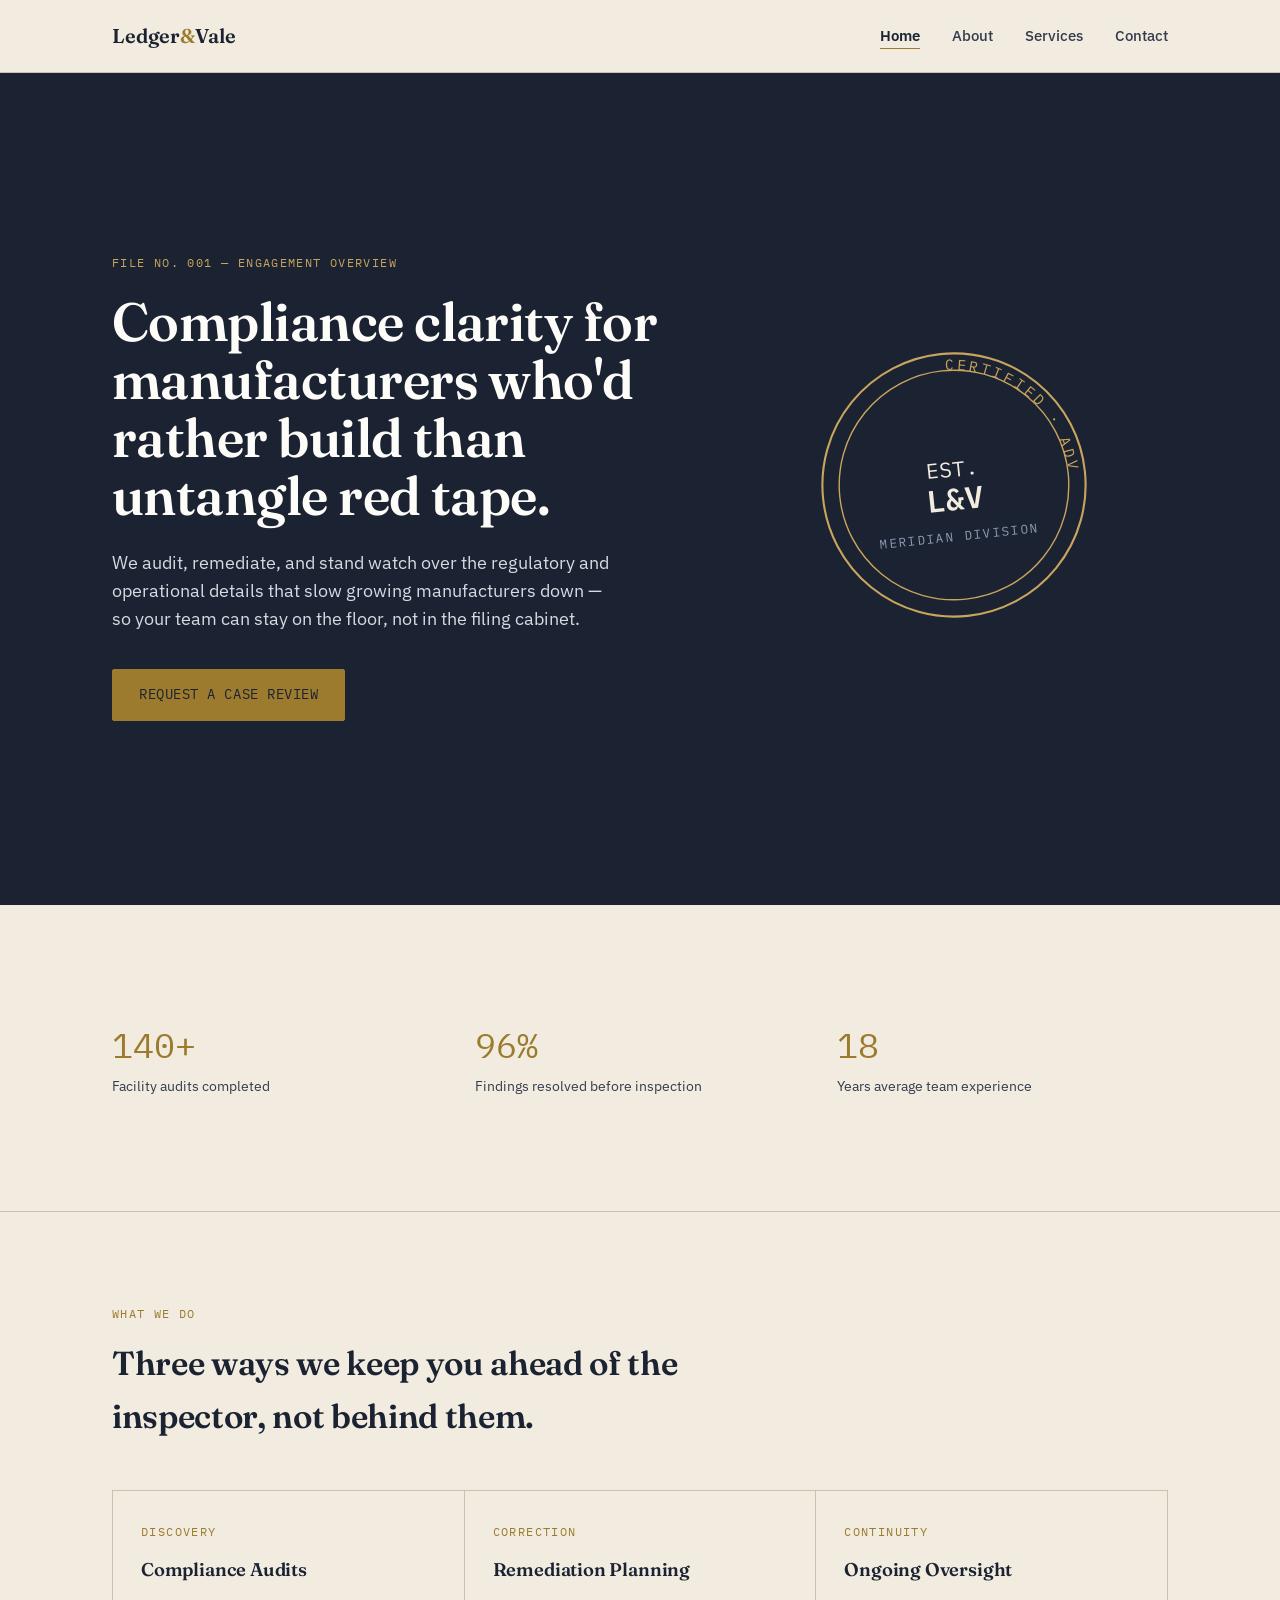
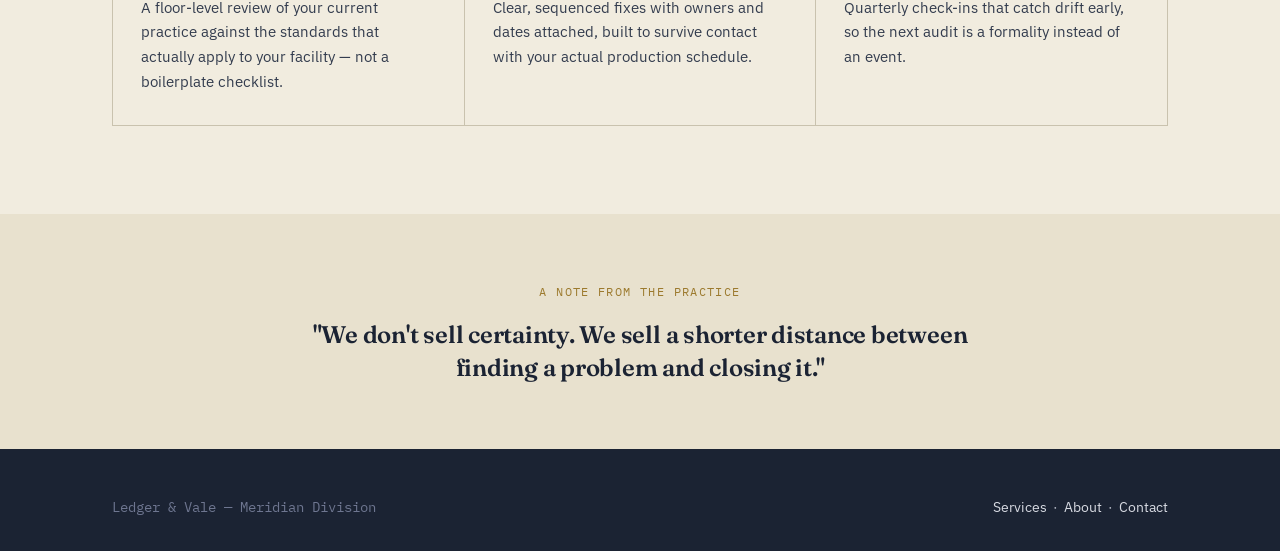
==== index.html @ 549b6d05 "Add files via upload" ====
<!DOCTYPE html>
<html lang="en">
<head>
<meta charset="UTF-8">
<meta name="viewport" content="width=device-width, initial-scale=1.0">
<title>Ledger &amp; Vale — Regulatory &amp; Operations Advisory</title>
<link rel="preconnect" href="https://fonts.googleapis.com">
<link href="https://fonts.googleapis.com/css2?family=Fraunces:opsz,wght@9..144,500;9..144,600;9..144,700&family=IBM+Plex+Sans:wght@400;500;600&family=IBM+Plex+Mono:wght@400;500&display=swap" rel="stylesheet">
<link rel="stylesheet" href="style.css">
</head>
<body>

<header class="site-header">
  <nav class="nav">
    <a href="index.html" class="brand">Ledger<span>&amp;</span>Vale</a>
    <button class="nav-toggle" aria-label="Toggle menu" aria-expanded="false" id="navToggle"></button>
    <ul class="nav-links" id="navLinks">
      <li><a href="index.html" aria-current="page">Home</a></li>
      <li><a href="about.html">About</a></li>
      <li><a href="services.html">Services</a></li>
      <li><a href="contact.html">Contact</a></li>
    </ul>
  </nav>
</header>

<section class="hero">
  <div class="hero-inner container">
    <div>
      <span class="eyebrow">File No. 001 — Engagement Overview</span>
      <h1>Compliance clarity for manufacturers who'd rather build than untangle red tape.</h1>
      <p class="lede">We audit, remediate, and stand watch over the regulatory and operational details that slow growing manufacturers down — so your team can stay on the floor, not in the filing cabinet.</p>
      <a href="contact.html" class="btn btn-solid">Request a case review</a>
    </div>
    <div class="seal-wrap">
      <svg class="seal" viewBox="0 0 200 200" xmlns="http://www.w3.org/2000/svg" role="img" aria-label="Certified advisory seal">
        <circle cx="100" cy="100" r="94" fill="none" stroke="#C9A45C" stroke-width="1.5"/>
        <circle cx="100" cy="100" r="82" fill="none" stroke="#C9A45C" stroke-width="1"/>
        <path id="seal-circle-top" d="M 100,18 A 82,82 0 0 1 182,100" fill="none"/>
        <text fill="#C9A45C" font-size="10.5" letter-spacing="2">
          <textPath href="#seal-circle-top" startOffset="2">CERTIFIED · ADVISORY · REVIEW</textPath>
        </text>
        <text x="100" y="94" text-anchor="middle" fill="#F1ECDF" font-size="15" font-family="IBM Plex Mono">EST.</text>
        <text x="100" y="118" text-anchor="middle" fill="#F1ECDF" font-size="22" font-family="Fraunces" font-weight="600">L&amp;V</text>
        <text x="100" y="140" text-anchor="middle" fill="#8f9bb3" font-size="9" letter-spacing="1">MERIDIAN DIVISION</text>
      </svg>
    </div>
  </div>
</section>

<section class="section-tight">
  <div class="container">
    <div class="stats">
      <div class="stat"><span class="num">140+</span><span class="label">Facility audits completed</span></div>
      <div class="stat"><span class="num">96%</span><span class="label">Findings resolved before inspection</span></div>
      <div class="stat"><span class="num">18</span><span class="label">Years average team experience</span></div>
    </div>
  </div>
</section>

<hr class="rule">

<section>
  <div class="container">
    <div class="section-head">
      <span class="eyebrow">What we do</span>
      <h2>Three ways we keep you ahead of the inspector, not behind them.</h2>
    </div>
    <div class="grid-3">
      <div class="card">
        <span class="eyebrow">Discovery</span>
        <h3>Compliance Audits</h3>
        <p>A floor-level review of your current practice against the standards that actually apply to your facility — not a boilerplate checklist.</p>
      </div>
      <div class="card">
        <span class="eyebrow">Correction</span>
        <h3>Remediation Planning</h3>
        <p>Clear, sequenced fixes with owners and dates attached, built to survive contact with your actual production schedule.</p>
      </div>
      <div class="card">
        <span class="eyebrow">Continuity</span>
        <h3>Ongoing Oversight</h3>
        <p>Quarterly check-ins that catch drift early, so the next audit is a formality instead of an event.</p>
      </div>
    </div>
  </div>
</section>

<section class="section-tight" style="background:var(--paper-dim);">
  <div class="container" style="max-width:760px; text-align:center;">
    <span class="eyebrow">A note from the practice</span>
    <h2 style="margin-top:14px; font-size:1.5rem; line-height:1.4;">"We don't sell certainty. We sell a shorter distance between finding a problem and closing it."</h2>
  </div>
</section>

<footer>
  <div class="container footer-row">
    <span class="file-ref">Ledger &amp; Vale — Meridian Division</span>
    <div>
      <a href="services.html">Services</a> &nbsp;·&nbsp;
      <a href="about.html">About</a> &nbsp;·&nbsp;
      <a href="contact.html">Contact</a>
    </div>
  </div>
</footer>

<script src="script.js"></script>
</body>
</html>
---- style.css ----
/* ===== Tokens ===== */
:root {
  --paper: #F1ECDF;
  --paper-dim: #E8E1CE;
  --ink: #1B2333;
  --ink-soft: #333C4E;
  --brass: #9C7A2E;
  --brass-light: #C9A45C;
  --rule: #C9C2AE;
  --stamp-red: #8C3B32;
  --white: #FDFCF8;

  --display: "Fraunces", serif;
  --body: "IBM Plex Sans", sans-serif;
  --mono: "IBM Plex Mono", monospace;
}

* { box-sizing: border-box; }
html { scroll-behavior: smooth; }

body {
  margin: 0;
  background: var(--paper);
  color: var(--ink);
  font-family: var(--body);
  font-size: 16px;
  line-height: 1.6;
  -webkit-font-smoothing: antialiased;
}

@media (prefers-reduced-motion: reduce) {
  html { scroll-behavior: auto; }
  * { animation-duration: 0.001ms !important; transition-duration: 0.001ms !important; }
}

a { color: inherit; }
:focus-visible { outline: 2px solid var(--brass); outline-offset: 3px; }

h1, h2, h3 {
  font-family: var(--display);
  font-weight: 600;
  margin: 0;
  color: var(--ink);
  letter-spacing: -0.01em;
}

.eyebrow {
  font-family: var(--mono);
  font-size: 0.72rem;
  letter-spacing: 0.12em;
  text-transform: uppercase;
  color: var(--brass);
}

.container {
  max-width: 1120px;
  margin: 0 auto;
  padding: 0 32px;
}

/* ===== Header / Nav ===== */
.site-header {
  position: sticky;
  top: 0;
  z-index: 20;
  background: var(--paper);
  border-bottom: 1px solid var(--rule);
}

.nav {
  display: flex;
  align-items: center;
  justify-content: space-between;
  padding: 20px 32px;
  max-width: 1120px;
  margin: 0 auto;
}

.brand {
  font-family: var(--display);
  font-size: 1.25rem;
  font-weight: 600;
  text-decoration: none;
  color: var(--ink);
}
.brand span { color: var(--brass); }

.nav-links {
  display: flex;
  gap: 32px;
  list-style: none;
  margin: 0;
  padding: 0;
}

.nav-links a {
  text-decoration: none;
  font-size: 0.92rem;
  font-weight: 500;
  color: var(--ink-soft);
  position: relative;
  padding-bottom: 4px;
}
.nav-links a::after {
  content: "";
  position: absolute;
  left: 0; bottom: 0;
  width: 0; height: 1px;
  background: var(--brass);
  transition: width 0.25s ease;
}
.nav-links a:hover::after,
.nav-links a[aria-current="page"]::after { width: 100%; }
.nav-links a[aria-current="page"] { color: var(--ink); font-weight: 600; }

.nav-toggle {
  display: none;
  background: none;
  border: 1px solid var(--rule);
  border-radius: 4px;
  width: 40px; height: 40px;
  cursor: pointer;
}
.nav-toggle span, .nav-toggle::before, .nav-toggle::after {
  content: "";
  display: block;
  width: 18px; height: 1.5px;
  background: var(--ink);
  margin: 4px auto;
}

@media (max-width: 780px) {
  .nav-links {
    position: absolute;
    top: 100%; left: 0; right: 0;
    flex-direction: column;
    gap: 0;
    background: var(--paper);
    border-bottom: 1px solid var(--rule);
    max-height: 0;
    overflow: hidden;
    transition: max-height 0.3s ease;
  }
  .nav-links.open { max-height: 300px; }
  .nav-links li { padding: 14px 32px; border-top: 1px solid var(--rule); }
  .nav-toggle { display: block; }
}

/* ===== Hero ===== */
.hero {
  background: var(--ink);
  color: var(--white);
  overflow: hidden;
}
.hero-inner {
  display: grid;
  grid-template-columns: 1.15fr 0.85fr;
  gap: 48px;
  align-items: center;
  padding: 88px 32px 96px;
}
.hero h1 {
  color: var(--white);
  font-size: clamp(2.4rem, 4.2vw, 3.6rem);
  line-height: 1.08;
  margin: 18px 0 24px;
}
.hero p.lede {
  font-size: 1.1rem;
  color: #D7DAE2;
  max-width: 46ch;
  margin-bottom: 36px;
}
.hero .eyebrow { color: var(--brass-light); }

.btn {
  display: inline-flex;
  align-items: center;
  gap: 8px;
  font-family: var(--mono);
  font-size: 0.85rem;
  letter-spacing: 0.04em;
  text-transform: uppercase;
  text-decoration: none;
  padding: 14px 26px;
  border-radius: 2px;
  border: 1px solid var(--brass);
  color: var(--white);
  background: transparent;
  transition: background 0.2s ease, color 0.2s ease;
}
.btn:hover { background: var(--brass); color: var(--ink); }
.btn-solid {
  background: var(--brass);
  color: var(--ink);
}
.btn-solid:hover { background: var(--brass-light); }

/* Seal / stamp signature element */
.seal-wrap { display: flex; justify-content: center; }
.seal {
  width: min(280px, 100%);
  height: auto;
  transform: rotate(-6deg);
}
.seal text { font-family: var(--mono); }

/* ===== Sections ===== */
section { padding: 88px 0; }
.section-tight { padding: 64px 0; }

.section-head {
  margin-bottom: 48px;
  max-width: 60ch;
}
.section-head h2 { font-size: clamp(1.6rem, 2.6vw, 2.1rem); margin-top: 10px; }

.rule {
  border: none;
  border-top: 1px solid var(--rule);
  margin: 0;
}

/* Cards */
.grid-3 {
  display: grid;
  grid-template-columns: repeat(3, 1fr);
  gap: 1px;
  background: var(--rule);
  border: 1px solid var(--rule);
}
.card {
  background: var(--paper);
  padding: 32px 28px;
}
.card .eyebrow { display: block; margin-bottom: 14px; }
.card h3 { font-size: 1.15rem; margin-bottom: 10px; }
.card p { color: var(--ink-soft); font-size: 0.96rem; margin: 0; }

@media (max-width: 860px) {
  .hero-inner { grid-template-columns: 1fr; padding: 56px 24px 64px; }
  .seal-wrap { order: -1; }
  .grid-3 { grid-template-columns: 1fr; }
}

/* Process list (services page) — legitimate sequence */
.process { list-style: none; margin: 0; padding: 0; }
.process li {
  display: grid;
  grid-template-columns: 90px 1fr;
  gap: 24px;
  padding: 32px 0;
  border-top: 1px solid var(--rule);
}
.process li:last-child { border-bottom: 1px solid var(--rule); }
.process .step-no {
  font-family: var(--mono);
  color: var(--brass);
  font-size: 0.85rem;
  padding-top: 4px;
}
.process h3 { margin-bottom: 8px; font-size: 1.2rem; }
.process p { color: var(--ink-soft); margin: 0; max-width: 60ch; }

/* Stats strip */
.stats {
  display: grid;
  grid-template-columns: repeat(3, 1fr);
  gap: 32px;
  padding: 48px 0;
}
.stat .num {
  font-family: var(--mono);
  font-size: 2.2rem;
  color: var(--brass);
  display: block;
}
.stat .label {
  font-size: 0.86rem;
  color: var(--ink-soft);
}
@media (max-width: 700px) {
  .stats { grid-template-columns: 1fr; }
}

/* Team */
.team-grid {
  display: grid;
  grid-template-columns: repeat(2, 1fr);
  gap: 40px;
}
.team-member h3 { font-size: 1.1rem; margin-bottom: 4px; }
.team-member .role {
  font-family: var(--mono);
  font-size: 0.78rem;
  color: var(--brass);
  text-transform: uppercase;
  letter-spacing: 0.06em;
  display: block;
  margin-bottom: 12px;
}
.team-member p { color: var(--ink-soft); font-size: 0.94rem; }
@media (max-width: 700px) {
  .team-grid { grid-template-columns: 1fr; }
}

/* Forms */
.contact-grid {
  display: grid;
  grid-template-columns: 1fr 1fr;
  gap: 64px;
}
@media (max-width: 860px) {
  .contact-grid { grid-template-columns: 1fr; }
}
form { display: flex; flex-direction: column; gap: 20px; }
label {
  font-family: var(--mono);
  font-size: 0.75rem;
  text-transform: uppercase;
  letter-spacing: 0.06em;
  color: var(--ink-soft);
  display: block;
  margin-bottom: 6px;
}
input, textarea {
  width: 100%;
  font-family: var(--body);
  font-size: 1rem;
  padding: 12px 14px;
  border: 1px solid var(--rule);
  background: var(--white);
  color: var(--ink);
  border-radius: 2px;
}
input:focus, textarea:focus { border-color: var(--brass); }
textarea { resize: vertical; min-height: 120px; }

.info-block { margin-bottom: 28px; }
.info-block .eyebrow { display: block; margin-bottom: 8px; }
.info-block p, .info-block a { font-size: 1rem; text-decoration: none; }
.info-block a:hover { color: var(--brass); }

/* Footer */
footer {
  background: var(--ink);
  color: #B7BCC8;
  padding: 48px 0 32px;
  font-size: 0.85rem;
}
.footer-row {
  display: flex;
  justify-content: space-between;
  flex-wrap: wrap;
  gap: 16px;
  align-items: center;
}
footer a { text-decoration: none; color: #D7DAE2; }
footer a:hover { color: var(--brass-light); }
.file-ref { font-family: var(--mono); color: #6E7690; }

/* Page hero (non-home pages) */
.page-hero {
  background: var(--ink);
  color: var(--white);
  padding: 64px 0 56px;
}
.page-hero h1 { color: var(--white); font-size: clamp(2rem, 3.6vw, 2.8rem); margin-top: 14px; }
.page-hero p { color: #D7DAE2; max-width: 56ch; margin-top: 16px; }
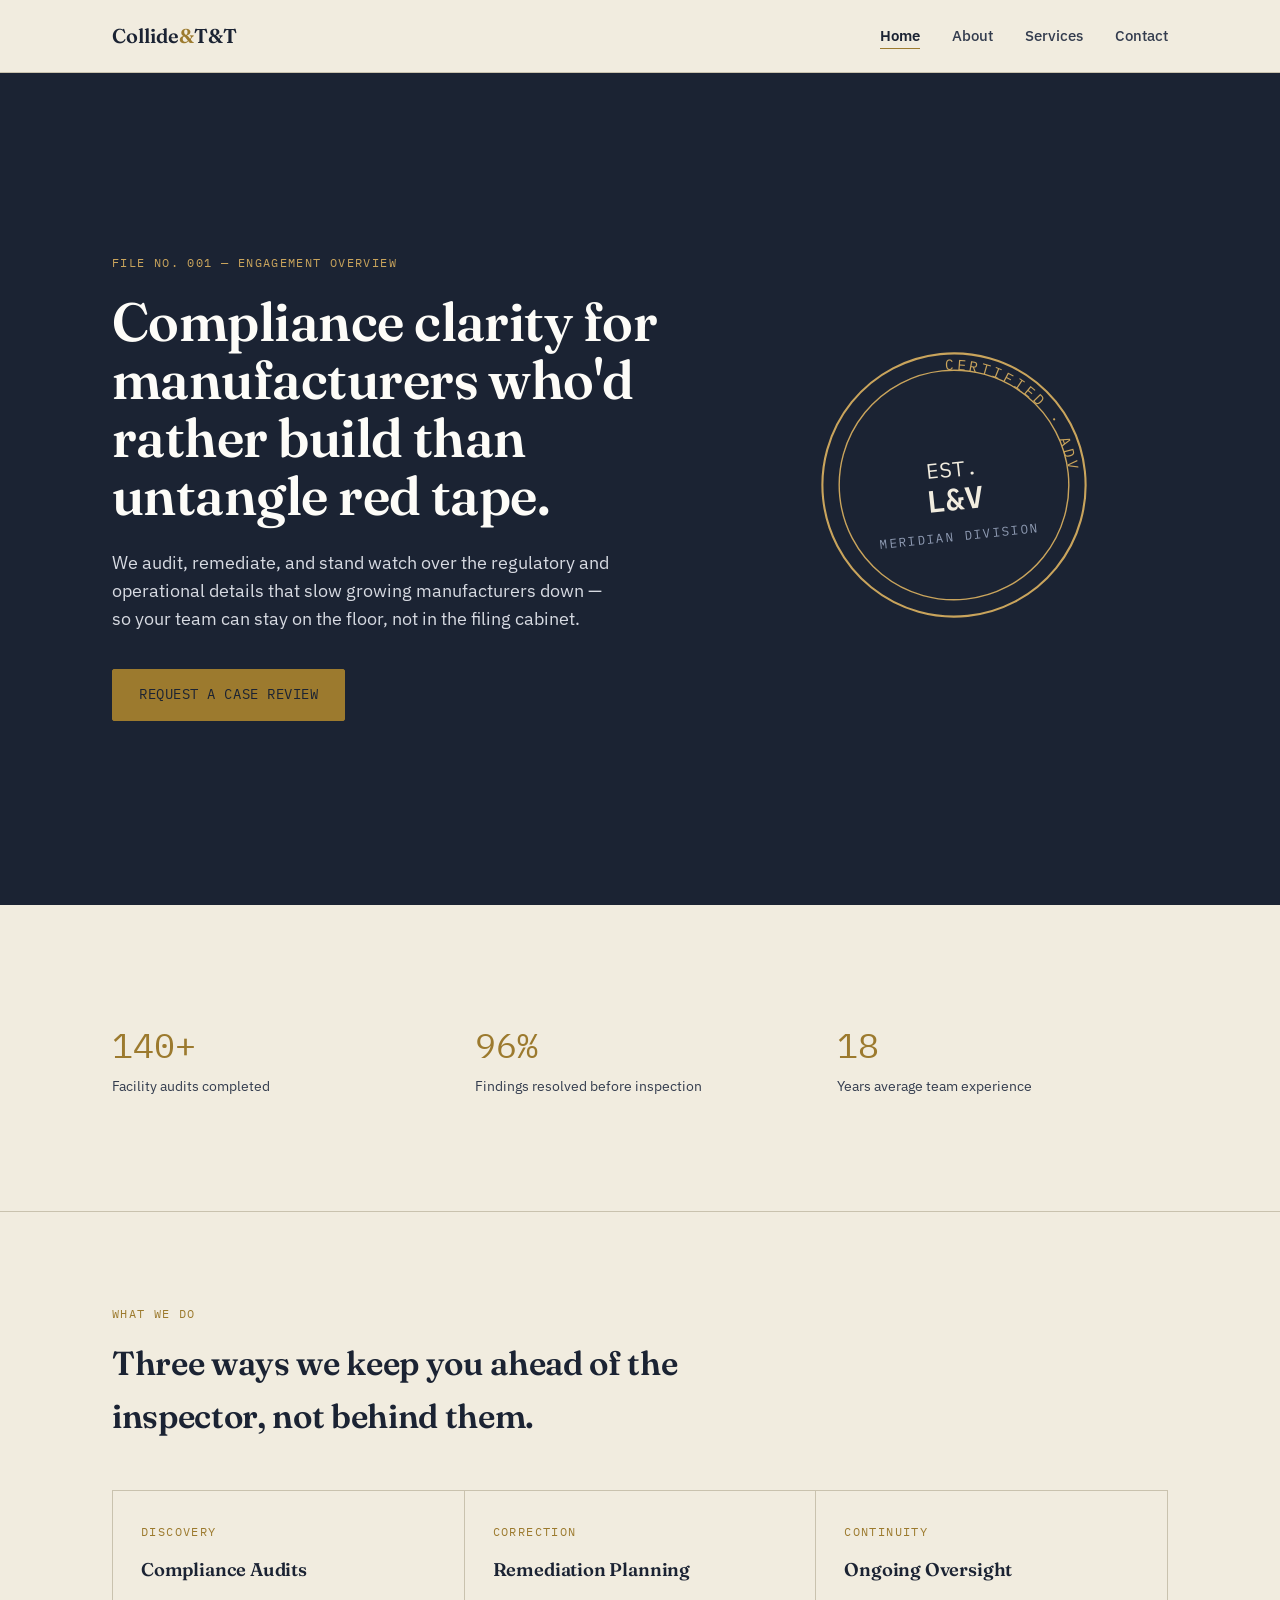
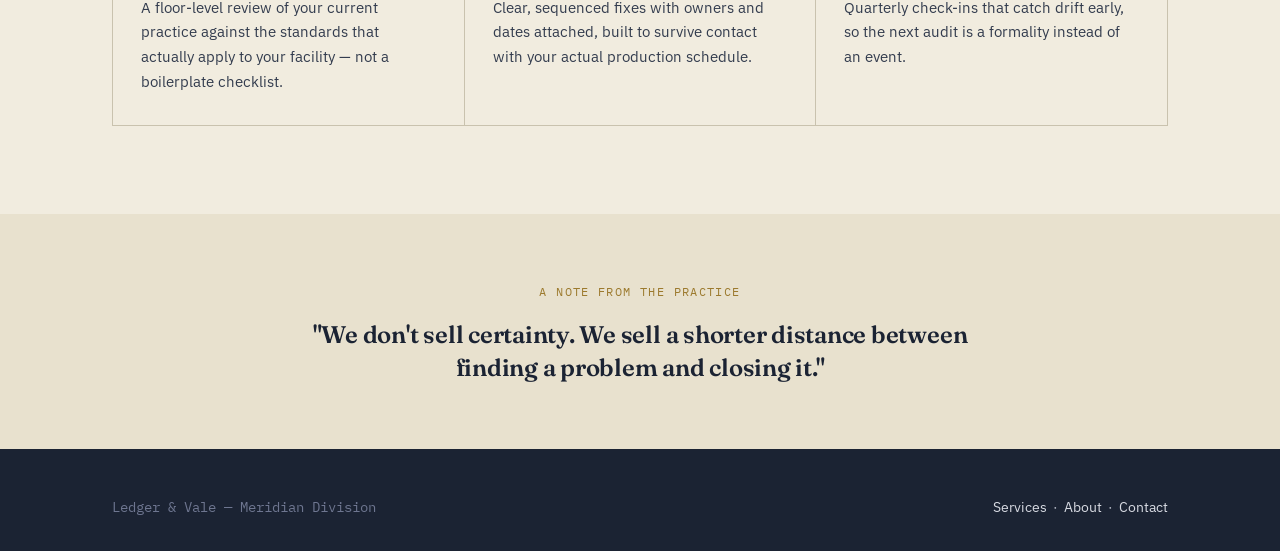
==== commit 78e6e5d6: "1" ====
--- a/index.html
+++ b/index.html
@@ -3,7 +3,7 @@
 <head>
 <meta charset="UTF-8">
 <meta name="viewport" content="width=device-width, initial-scale=1.0">
-<title>Ledger &amp; Vale — Regulatory &amp; Operations Advisory</title>
+<title>Collide - Operations Advisory</title>
 <link rel="preconnect" href="https://fonts.googleapis.com">
 <link href="https://fonts.googleapis.com/css2?family=Fraunces:opsz,wght@9..144,500;9..144,600;9..144,700&family=IBM+Plex+Sans:wght@400;500;600&family=IBM+Plex+Mono:wght@400;500&display=swap" rel="stylesheet">
 <link rel="stylesheet" href="style.css">
@@ -12,7 +12,7 @@
 
 <header class="site-header">
   <nav class="nav">
-    <a href="index.html" class="brand">Ledger<span>&amp;</span>Vale</a>
+    <a href="index.html" class="brand">Collide<span>&amp;</span>T&T</a>
     <button class="nav-toggle" aria-label="Toggle menu" aria-expanded="false" id="navToggle"></button>
     <ul class="nav-links" id="navLinks">
       <li><a href="index.html" aria-current="page">Home</a></li>
